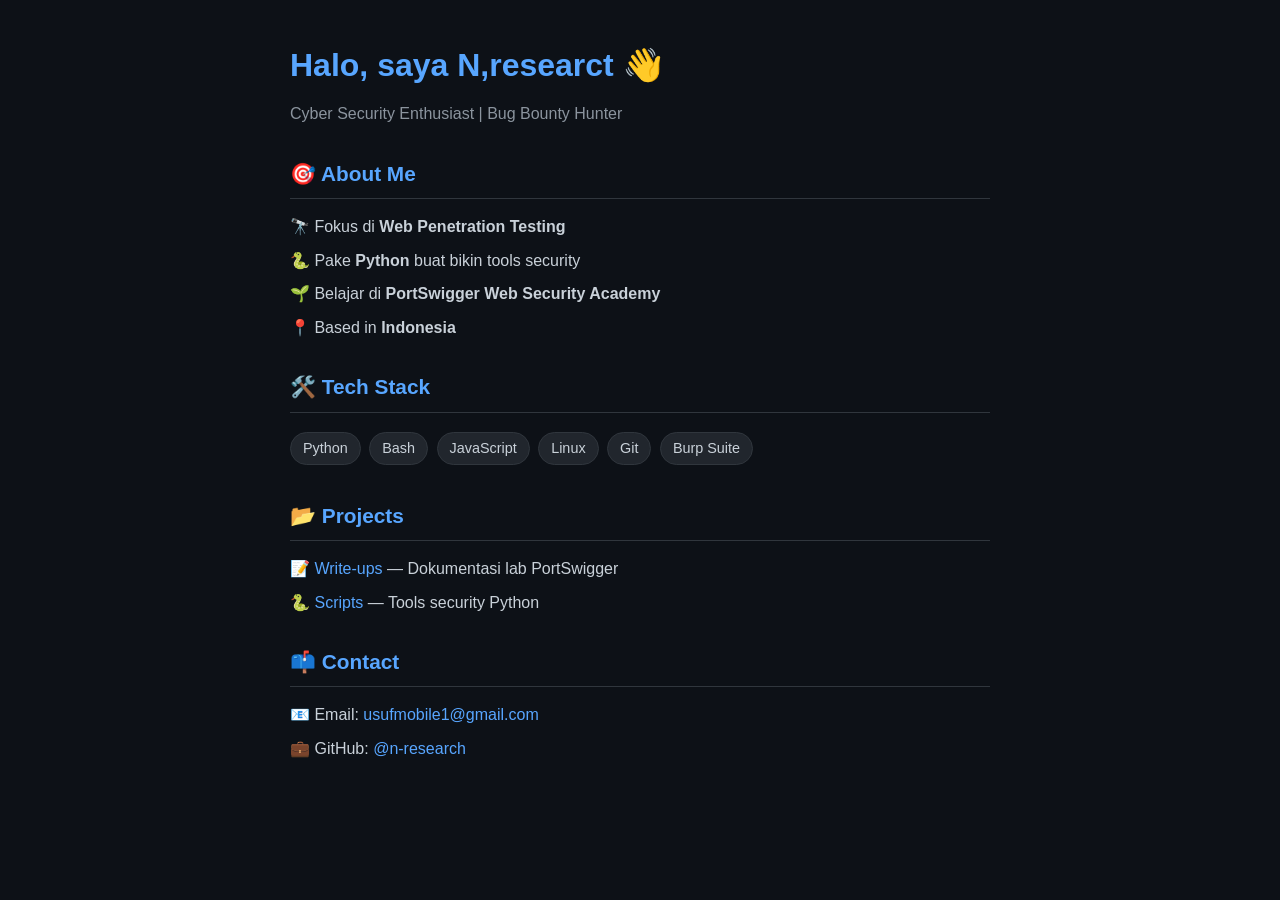
==== index.html @ 53e333ca "bikin website portofolio pertama" ====
<!DOCTYPE html>
<html lang="id">
<head>
    <meta charset="UTF-8">
    <meta name="viewport" content="width=device-width, initial-scale=1.0">
    <title>N,researct — Bug Bounty Hunter</title>
    <style>
        * { margin: 0; padding: 0; box-sizing: border-box; }
        body {
            font-family: -apple-system, BlinkMacSystemFont, 'Segoe UI', sans-serif;
            background: #0d1117;
            color: #c9d1d9;
            line-height: 1.6;
            padding: 40px 20px;
        }
        .container { max-width: 700px; margin: 0 auto; }
        h1 { color: #58a6ff; font-size: 2em; margin-bottom: 10px; }
        h2 { color: #58a6ff; font-size: 1.3em; margin: 30px 0 15px; border-bottom: 1px solid #30363d; padding-bottom: 8px; }
        .tagline { color: #8b949e; margin-bottom: 30px; }
        ul { list-style: none; }
        li { margin: 8px 0; }
        .badge {
            display: inline-block;
            background: #21262d;
            border: 1px solid #30363d;
            padding: 4px 12px;
            border-radius: 20px;
            margin: 4px 4px 4px 0;
            font-size: 0.9em;
        }
        a { color: #58a6ff; text-decoration: none; }
        a:hover { text-decoration: underline; }
    </style>
</head>
<body>
    <div class="container">
        <h1>Halo, saya N,researct 👋</h1>
        <p class="tagline">Cyber Security Enthusiast | Bug Bounty Hunter</p>

        <h2>🎯 About Me</h2>
        <ul>
            <li>🔭 Fokus di <strong>Web Penetration Testing</strong></li>
            <li>🐍 Pake <strong>Python</strong> buat bikin tools security</li>
            <li>🌱 Belajar di <strong>PortSwigger Web Security Academy</strong></li>
            <li>📍 Based in <strong>Indonesia</strong></li>
        </ul>

        <h2>🛠️ Tech Stack</h2>
        <div>
            <span class="badge">Python</span>
            <span class="badge">Bash</span>
            <span class="badge">JavaScript</span>
            <span class="badge">Linux</span>
            <span class="badge">Git</span>
            <span class="badge">Burp Suite</span>
        </div>

        <h2>📂 Projects</h2>
        <ul>
            <li>📝 <a href="https://github.com/n-research/write-ups">Write-ups</a> — Dokumentasi lab PortSwigger</li>
            <li>🐍 <a href="https://github.com/n-research/scripts">Scripts</a> — Tools security Python</li>
        </ul>

        <h2>📫 Contact</h2>
        <ul>
            <li>📧 Email: <a href="mailto:usufmobile1@gmail.com">usufmobile1@gmail.com</a></li>
            <li>💼 GitHub: <a href="https://github.com/n-research">@n-research</a></li>
        </ul>
    </div>
</body>
</html>
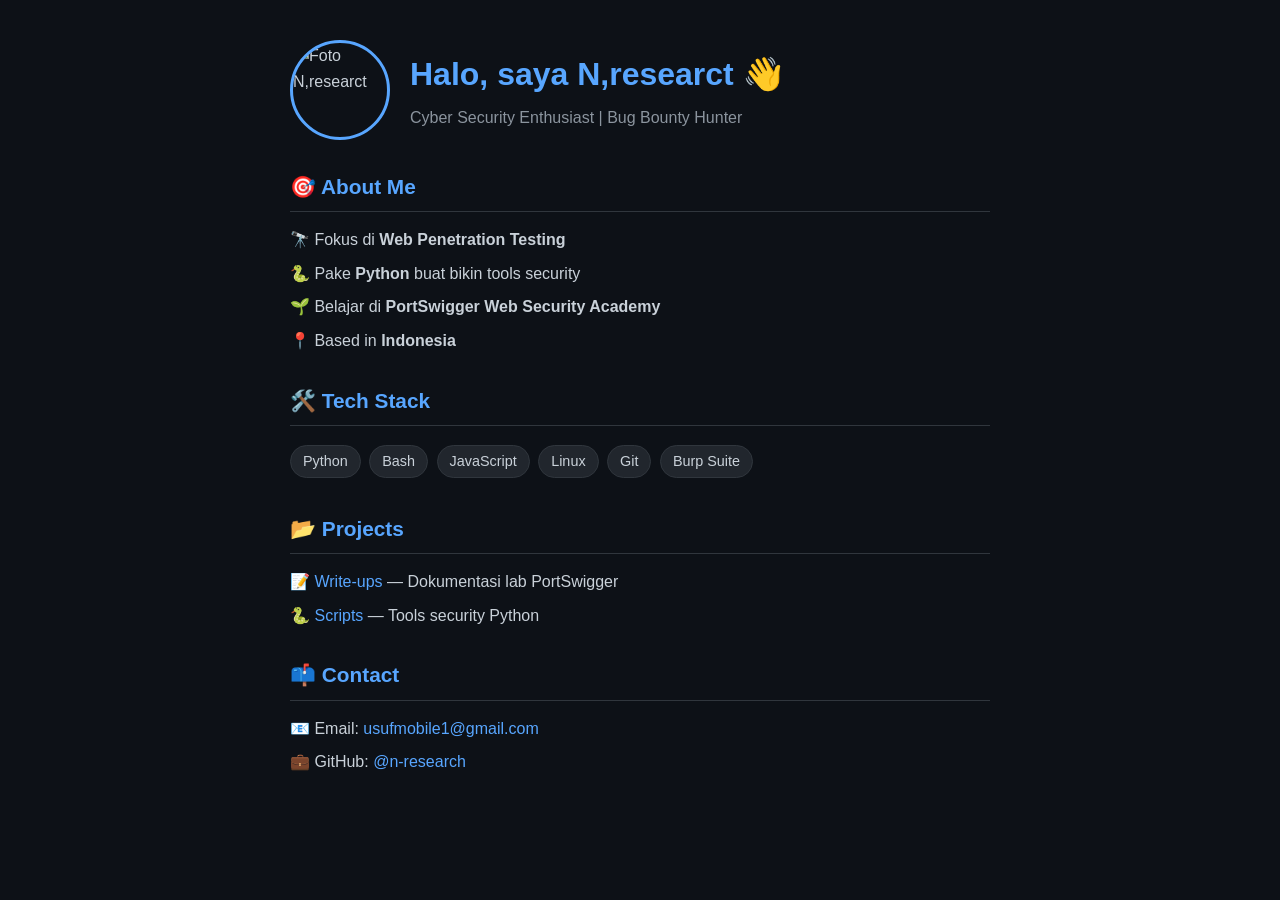
==== commit 0754cff5: "bikin website pertama" ====
--- a/index.html
+++ b/index.html
@@ -14,9 +14,22 @@
             padding: 40px 20px;
         }
         .container { max-width: 700px; margin: 0 auto; }
-        h1 { color: #58a6ff; font-size: 2em; margin-bottom: 10px; }
+        .header {
+            display: flex;
+            align-items: center;
+            gap: 20px;
+            margin-bottom: 30px;
+        }
+        .profile-photo {
+            width: 100px;
+            height: 100px;
+            border-radius: 50%;
+            object-fit: cover;
+            border: 3px solid #58a6ff;
+        }
+        h1 { color: #58a6ff; font-size: 2em; margin-bottom: 5px; }
+        .tagline { color: #8b949e; }
         h2 { color: #58a6ff; font-size: 1.3em; margin: 30px 0 15px; border-bottom: 1px solid #30363d; padding-bottom: 8px; }
-        .tagline { color: #8b949e; margin-bottom: 30px; }
         ul { list-style: none; }
         li { margin: 8px 0; }
         .badge {
@@ -34,8 +47,13 @@
 </head>
 <body>
     <div class="container">
-        <h1>Halo, saya N,researct 👋</h1>
-        <p class="tagline">Cyber Security Enthusiast | Bug Bounty Hunter</p>
+        <div class="header">
+            <img src="foto.jpg" alt="Foto N,researct" class="profile-photo">
+            <div>
+                <h1>Halo, saya N,researct 👋</h1>
+                <p class="tagline">Cyber Security Enthusiast | Bug Bounty Hunter</p>
+            </div>
+        </div>
 
         <h2>🎯 About Me</h2>
         <ul>
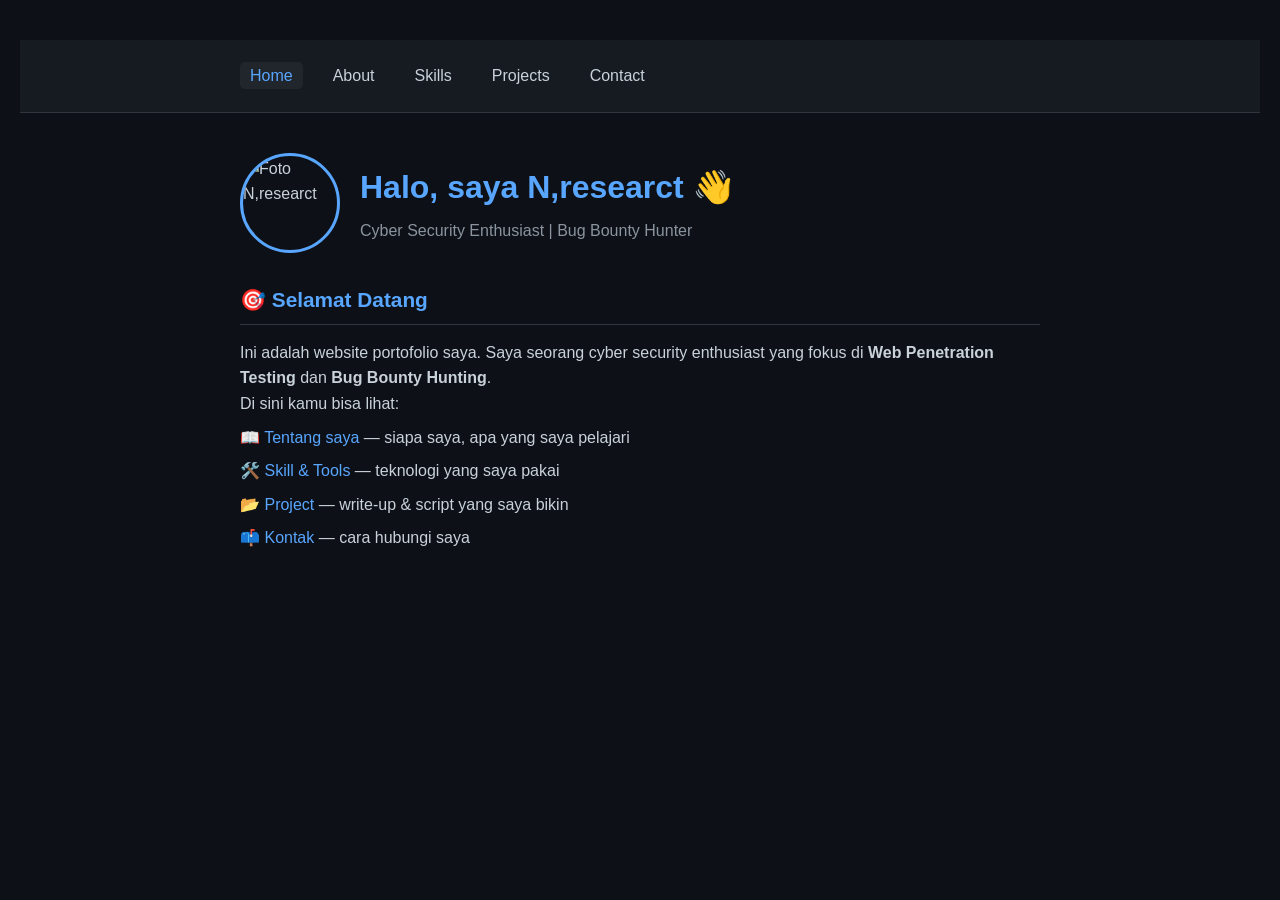
==== commit e7d7ba7e: "website sendiri" ====
--- a/index.html
+++ b/index.html
@@ -3,49 +3,20 @@
 <head>
     <meta charset="UTF-8">
     <meta name="viewport" content="width=device-width, initial-scale=1.0">
-    <title>N,researct — Bug Bounty Hunter</title>
-    <style>
-        * { margin: 0; padding: 0; box-sizing: border-box; }
-        body {
-            font-family: -apple-system, BlinkMacSystemFont, 'Segoe UI', sans-serif;
-            background: #0d1117;
-            color: #c9d1d9;
-            line-height: 1.6;
-            padding: 40px 20px;
-        }
-        .container { max-width: 700px; margin: 0 auto; }
-        .header {
-            display: flex;
-            align-items: center;
-            gap: 20px;
-            margin-bottom: 30px;
-        }
-        .profile-photo {
-            width: 100px;
-            height: 100px;
-            border-radius: 50%;
-            object-fit: cover;
-            border: 3px solid #58a6ff;
-        }
-        h1 { color: #58a6ff; font-size: 2em; margin-bottom: 5px; }
-        .tagline { color: #8b949e; }
-        h2 { color: #58a6ff; font-size: 1.3em; margin: 30px 0 15px; border-bottom: 1px solid #30363d; padding-bottom: 8px; }
-        ul { list-style: none; }
-        li { margin: 8px 0; }
-        .badge {
-            display: inline-block;
-            background: #21262d;
-            border: 1px solid #30363d;
-            padding: 4px 12px;
-            border-radius: 20px;
-            margin: 4px 4px 4px 0;
-            font-size: 0.9em;
-        }
-        a { color: #58a6ff; text-decoration: none; }
-        a:hover { text-decoration: underline; }
-    </style>
+    <title>N,researct — Home</title>
+    <link rel="stylesheet" href="style.css">
 </head>
 <body>
+    <nav>
+        <ul>
+            <li><a href="index.html" class="active">Home</a></li>
+            <li><a href="about.html">About</a></li>
+            <li><a href="skills.html">Skills</a></li>
+            <li><a href="projects.html">Projects</a></li>
+            <li><a href="contact.html">Contact</a></li>
+        </ul>
+    </nav>
+
     <div class="container">
         <div class="header">
             <img src="foto.jpg" alt="Foto N,researct" class="profile-photo">
@@ -55,34 +26,14 @@
             </div>
         </div>
 
-        <h2>🎯 About Me</h2>
+        <h2>🎯 Selamat Datang</h2>
+        <p>Ini adalah website portofolio saya. Saya seorang cyber security enthusiast yang fokus di <strong>Web Penetration Testing</strong> dan <strong>Bug Bounty Hunting</strong>.</p>
+        <p>Di sini kamu bisa lihat:</p>
         <ul>
-            <li>🔭 Fokus di <strong>Web Penetration Testing</strong></li>
-            <li>🐍 Pake <strong>Python</strong> buat bikin tools security</li>
-            <li>🌱 Belajar di <strong>PortSwigger Web Security Academy</strong></li>
-            <li>📍 Based in <strong>Indonesia</strong></li>
-        </ul>
-
-        <h2>🛠️ Tech Stack</h2>
-        <div>
-            <span class="badge">Python</span>
-            <span class="badge">Bash</span>
-            <span class="badge">JavaScript</span>
-            <span class="badge">Linux</span>
-            <span class="badge">Git</span>
-            <span class="badge">Burp Suite</span>
-        </div>
-
-        <h2>📂 Projects</h2>
-        <ul>
-            <li>📝 <a href="https://github.com/n-research/write-ups">Write-ups</a> — Dokumentasi lab PortSwigger</li>
-            <li>🐍 <a href="https://github.com/n-research/scripts">Scripts</a> — Tools security Python</li>
-        </ul>
-
-        <h2>📫 Contact</h2>
-        <ul>
-            <li>📧 Email: <a href="mailto:usufmobile1@gmail.com">usufmobile1@gmail.com</a></li>
-            <li>💼 GitHub: <a href="https://github.com/n-research">@n-research</a></li>
+            <li>📖 <a href="about.html">Tentang saya</a> — siapa saya, apa yang saya pelajari</li>
+            <li>🛠️ <a href="skills.html">Skill & Tools</a> — teknologi yang saya pakai</li>
+            <li>📂 <a href="projects.html">Project</a> — write-up & script yang saya bikin</li>
+            <li>📫 <a href="contact.html">Kontak</a> — cara hubungi saya</li>
         </ul>
     </div>
 </body>
--- a/style.css
+++ b/style.css
@@ -0,0 +1,102 @@
+* { margin: 0; padding: 0; box-sizing: border-box; }
+
+body {
+    font-family: -apple-system, BlinkMacSystemFont, 'Segoe UI', sans-serif;
+    background: #0d1117;
+    color: #c9d1d9;
+    line-height: 1.6;
+    padding: 40px 20px;
+}
+
+.container { max-width: 800px; margin: 0 auto; }
+
+/* Navigasi */
+nav {
+    background: #161b22;
+    border-bottom: 1px solid #30363d;
+    padding: 15px 20px;
+    margin-bottom: 40px;
+}
+
+nav ul {
+    list-style: none;
+    display: flex;
+    gap: 20px;
+    max-width: 800px;
+    margin: 0 auto;
+}
+
+nav a {
+    color: #c9d1d9;
+    text-decoration: none;
+    font-weight: 500;
+    padding: 5px 10px;
+    border-radius: 5px;
+    transition: 0.2s;
+}
+
+nav a:hover, nav a.active {
+    color: #58a6ff;
+    background: #21262d;
+}
+
+/* Header */
+.header {
+    display: flex;
+    align-items: center;
+    gap: 20px;
+    margin-bottom: 30px;
+}
+
+.profile-photo {
+    width: 100px;
+    height: 100px;
+    border-radius: 50%;
+    object-fit: cover;
+    border: 3px solid #58a6ff;
+}
+
+h1 { color: #58a6ff; font-size: 2em; margin-bottom: 5px; }
+.tagline { color: #8b949e; }
+
+h2 {
+    color: #58a6ff;
+    font-size: 1.3em;
+    margin: 30px 0 15px;
+    border-bottom: 1px solid #30363d;
+    padding-bottom: 8px;
+}
+
+h3 { color: #c9d1d9; font-size: 1.1em; margin: 20px 0 10px; }
+
+ul { list-style: none; }
+li { margin: 8px 0; }
+
+.badge {
+    display: inline-block;
+    background: #21262d;
+    border: 1px solid #30363d;
+    padding: 4px 12px;
+    border-radius: 20px;
+    margin: 4px 4px 4px 0;
+    font-size: 0.9em;
+}
+
+.card {
+    background: #161b22;
+    border: 1px solid #30363d;
+    border-radius: 10px;
+    padding: 20px;
+    margin: 15px 0;
+}
+
+.card h3 { margin-top: 0; }
+
+a { color: #58a6ff; text-decoration: none; }
+a:hover { text-decoration: underline; }
+
+/* Responsive */
+@media (max-width: 600px) {
+    .header { flex-direction: column; text-align: center; }
+    nav ul { flex-wrap: wrap; gap: 10px; }
+}
